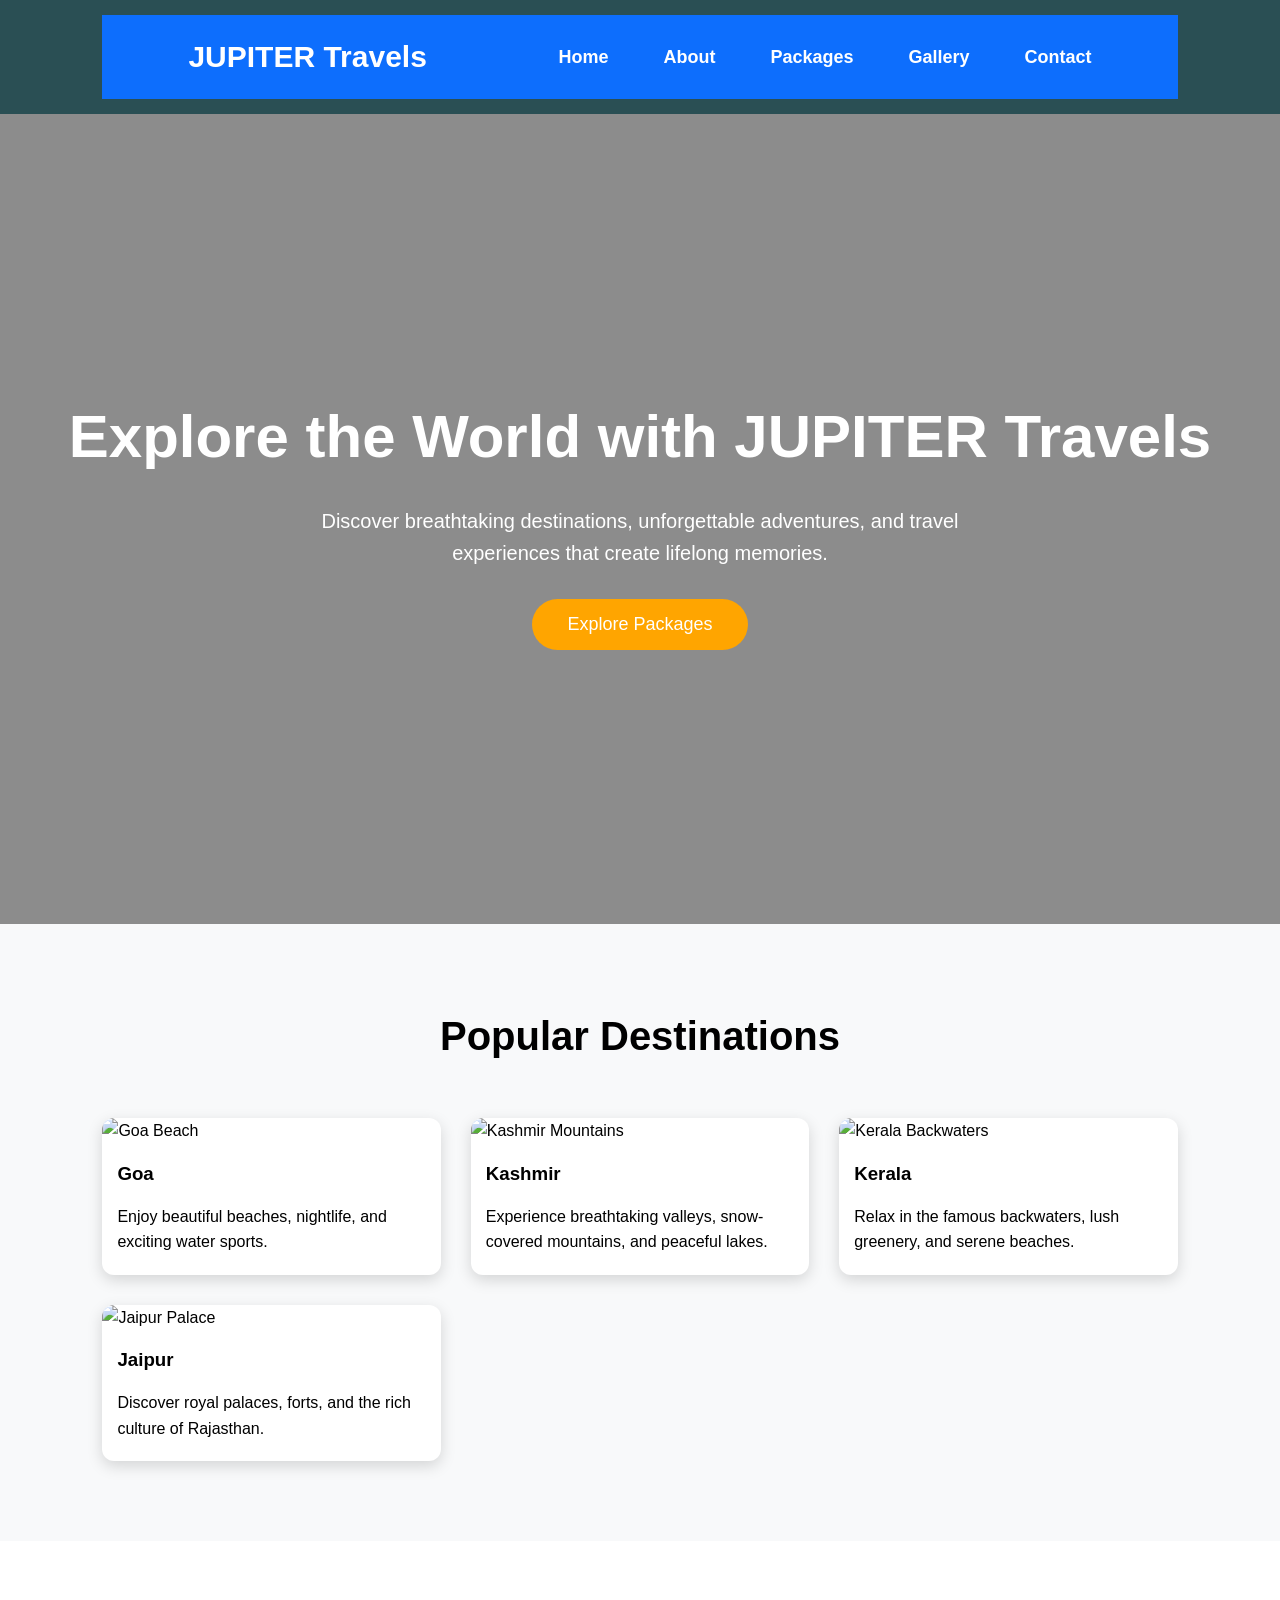
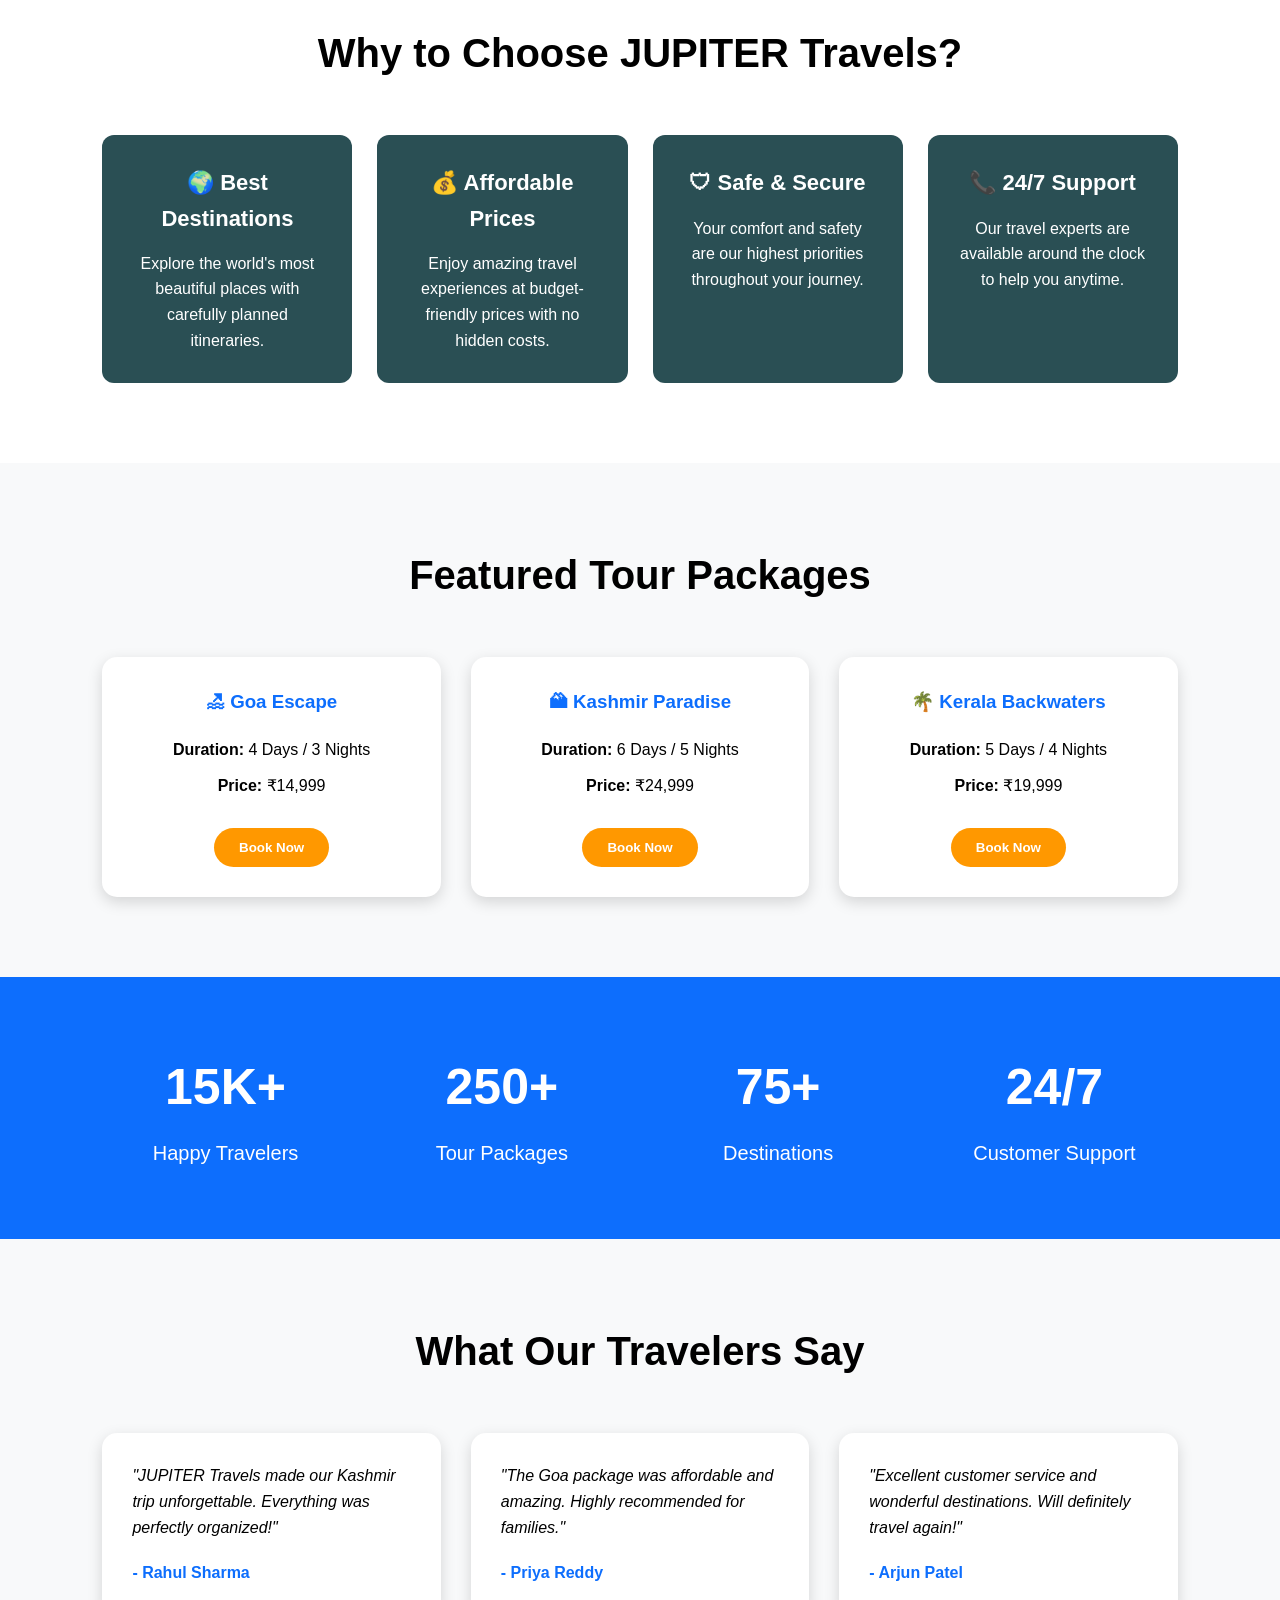
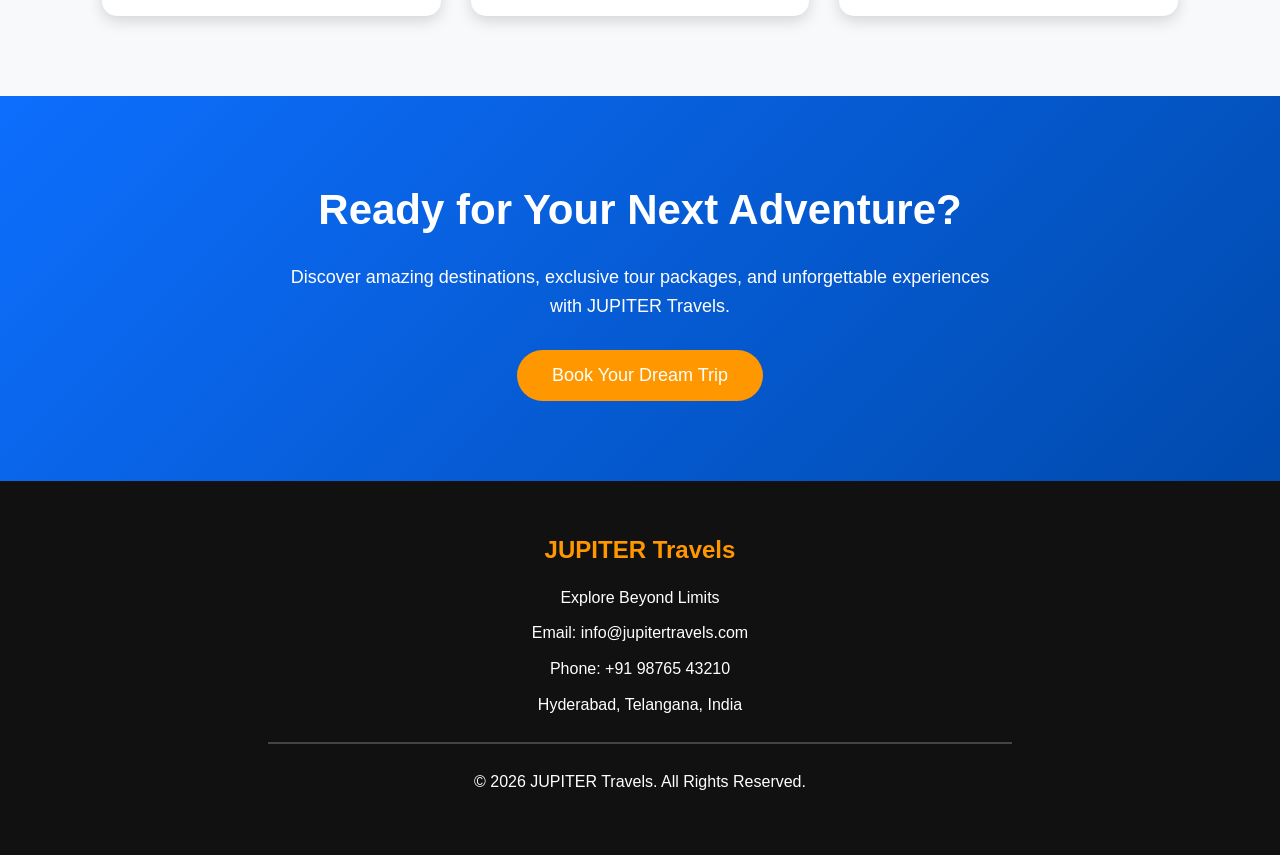
==== index.html @ 2c7e60f9 "Add files via upload Added complete JUPITER Travels website files." ====
<!DOCTYPE html>
<html lang="en">

<head>
    <meta charset="UTF-8">
    <meta name="viewport" content="width=device-width, initial-scale=1.0">

    <!-- SEO -->
    <title>JUPITER Travels | Discover Your Next Adventure</title>
    <meta name="description"
        content="JUPITER Travels offers exciting travel packages, holiday destinations, and unforgettable adventures.">
    <meta name="keywords" content="travel, tours, holidays, vacation, tourism, JUPITER">

    <link rel="stylesheet" href="style.css">
</head>

<body>

    <!-- Navigation Bar -->
    <header>
        <nav>

            <h2 class="logo">JUPITER Travels</h2>

            <div class="menu-toggle" id="menu-toggle">
                ☰
            </div>

            <ul id="nav-links">
                <li><a href="index.html">Home</a></li>
                <li><a href="about.html">About</a></li>
                <li><a href="packages.html">Packages</a></li>
                <li><a href="gallery.html">Gallery</a></li>
                <li><a href="contact.html">Contact</a></li>
            </ul>

        </nav>
    </header>

    <!-- Hero Section -->
    <section class="hero">
        <h1>Explore the World with JUPITER Travels</h1>

        <p>
            Discover breathtaking destinations, unforgettable adventures,
            and travel experiences that create lifelong memories.
        </p>

        <a href="packages.html">
            <button>Explore Packages</button>
        </a>
    </section>

    <!-- Popular Destinations -->
    <section class="destinations">

        <h2>Popular Destinations</h2>

        <div class="destination-container">

            <div class="card">
                <img src="images/destinations/goa.jpg" alt="Goa Beach">
                <h3>Goa</h3>
                <p>Enjoy beautiful beaches, nightlife, and exciting water sports.</p>
            </div>

            <div class="card">
                <img src="images/destinations/kashmir.jpg" alt="Kashmir Mountains">
                <h3>Kashmir</h3>
                <p>Experience breathtaking valleys, snow-covered mountains, and peaceful lakes.</p>
            </div>

            <div class="card">
                <img src="images/destinations/kerala.jpg" alt="Kerala Backwaters">
                <h3>Kerala</h3>
                <p>Relax in the famous backwaters, lush greenery, and serene beaches.</p>
            </div>

            <div class="card">
                <img src="images/destinations/jaipur.jpg" alt="Jaipur Palace">
                <h3>Jaipur</h3>
                <p>Discover royal palaces, forts, and the rich culture of Rajasthan.</p>
            </div>

        </div>

    </section>
    <!-- Why Choose Us -->
    <section class="why-us">

        <h2>Why to Choose JUPITER Travels?</h2>

        <div class="why-container">

            <div class="why-card">
                <h3>🌍 Best Destinations</h3>
                <p>Explore the world's most beautiful places with carefully planned itineraries.</p>
            </div>

            <div class="why-card">
                <h3>💰 Affordable Prices</h3>
                <p>Enjoy amazing travel experiences at budget-friendly prices with no hidden costs.</p>
            </div>

            <div class="why-card">
                <h3>🛡 Safe & Secure</h3>
                <p>Your comfort and safety are our highest priorities throughout your journey.</p>
            </div>

            <div class="why-card">
                <h3>📞 24/7 Support</h3>
                <p>Our travel experts are available around the clock to help you anytime.</p>
            </div>

        </div>

    </section>

    <!-- Featured Tour Packages -->
    <section class="packages">

        <h2>Featured Tour Packages</h2>

        <div class="package-container">

            <div class="package-card">
                <h3>🏖 Goa Escape</h3>
                <p><strong>Duration:</strong> 4 Days / 3 Nights</p>
                <p><strong>Price:</strong> ₹14,999</p>
                <a href="contact.html">
                    <button>Book Now</button>
                </a>
            </div>

            <div class="package-card">
                <h3>🏔 Kashmir Paradise</h3>
                <p><strong>Duration:</strong> 6 Days / 5 Nights</p>
                <p><strong>Price:</strong> ₹24,999</p>
                <a href="contact.html">
                    <button>Book Now</button>
                </a>
            </div>

            <div class="package-card">
                <h3>🌴 Kerala Backwaters</h3>
                <p><strong>Duration:</strong> 5 Days / 4 Nights</p>
                <p><strong>Price:</strong> ₹19,999</p>
                <a href="contact.html">
                    <button>Book Now</button>
                </a>
            </div>

        </div>

    </section>

    <!-- Statistics -->

    <section class="stats">

        <div class="stat-box">
            <h2>15K+</h2>
            <p>Happy Travelers</p>
        </div>

        <div class="stat-box">
            <h2>250+</h2>
            <p>Tour Packages</p>
        </div>

        <div class="stat-box">
            <h2>75+</h2>
            <p>Destinations</p>
        </div>

        <div class="stat-box">
            <h2>24/7</h2>
            <p>Customer Support</p>
        </div>

    </section>

    <!-- Testimonials -->

    <section class="testimonials">

        <h2>What Our Travelers Say</h2>

        <div class="testimonial-container">

            <div class="testimonial-card">
                <p>"JUPITER Travels made our Kashmir trip unforgettable. Everything was perfectly organized!"</p>
                <h4>- Rahul Sharma</h4>
            </div>

            <div class="testimonial-card">
                <p>"The Goa package was affordable and amazing. Highly recommended for families."</p>
                <h4>- Priya Reddy</h4>
            </div>

            <div class="testimonial-card">
                <p>"Excellent customer service and wonderful destinations. Will definitely travel again!"</p>
                <h4>- Arjun Patel</h4>
            </div>

        </div>

    </section>

    <!-- Call To Action -->

    <section class="cta">

        <h2>Ready for Your Next Adventure?</h2>

        <p>
            Discover amazing destinations, exclusive tour packages, and unforgettable
            experiences with JUPITER Travels.
        </p>

        <a href="contact.html">
            <button>Book Your Dream Trip</button>
        </a>

    </section>

    <footer>

        <div class="footer-content">

            <h2>JUPITER Travels</h2>

            <p>Explore Beyond Limits</p>

            <p>Email: info@jupitertravels.com</p>

            <p>Phone: +91 98765 43210</p>

            <p>Hyderabad, Telangana, India</p>

            <hr>

            <p>&copy; 2026 JUPITER Travels. All Rights Reserved.</p>

        </div>

    </footer>
    <script src="script.js"></script>

</body>

</html>
---- style.css ----
/* Reset */
* {
    margin: 0;
    padding: 0;
    box-sizing: border-box;
}

body {
    font-family: Arial, sans-serif;
    line-height: 1.6;
}

/* Navigation */
header {
    background: #2a4f54;
    padding: 15px 8%;
}

nav {
    display: flex;
    justify-content: space-between;
    align-items: center;
}

nav h2 {
    color: white;
    font-size: 30px;
}

nav ul {
    display: flex;
    list-style: none;
}

nav ul li {
    margin-left: 25px;
}

nav ul li a {
    color: white;
    text-decoration: none;
    font-weight: bold;
    transition: 0.3s;
}

nav ul li a:hover {
    color: #ffd43b;
}

/* Hero Section */
.hero {
    height: 90vh;
    background: linear-gradient(rgba(0,0,0,0.45), rgba(0,0,0,0.45)),
                url("images/hero/hero.jpg");
    background-size: cover;
    background-position: center;

    display: flex;
    flex-direction: column;
    justify-content: center;
    align-items: center;

    text-align: center;
    color: white;
    padding: 20px;
}

.hero h1 {
    font-size: 60px;
    margin-bottom: 20px;
}

.hero p {
    max-width: 700px;
    font-size: 20px;
    margin-bottom: 30px;
}

.hero button {
    padding: 15px 35px;
    border: none;
    border-radius: 30px;
    background: orange;
    color: white;
    font-size: 18px;
    cursor: pointer;
    transition: 0.3s;
}

.hero button:hover {
    background: darkorange;
    transform: scale(1.05);
}

/* Responsive Design */
@media (max-width: 768px) {

    nav {
        flex-direction: column;
    }

    nav ul {
        flex-direction: column;
        text-align: center;
        margin-top: 15px;
    }

    nav ul li {
        margin: 10px 0;
    }

    .hero h1 {
        font-size: 40px;
    }

    .hero p {
        font-size: 18px;
    }
}
/* Destinations Section */

.destinations {
    padding: 80px 8%;
    background: #f8f9fa;
}

.destinations h2 {
    text-align: center;
    font-size: 40px;
    margin-bottom: 50px;
}

.destination-container {
    display: grid;
    grid-template-columns: repeat(auto-fit, minmax(250px, 1fr));
    gap: 30px;
}

.card {
    background: white;
    border-radius: 12px;
    overflow: hidden;
    box-shadow: 0 5px 15px rgba(0,0,0,0.15);
    transition: 0.3s;
}

.card:hover {
    transform: translateY(-10px);
}

.card img {
    width: 100%;
    height: 220px;
    object-fit: cover;
}

.card h3 {
    padding: 15px;
}

.card p {
    padding: 0 15px 20px;
}
/* Why Choose Us */

.why-us {
    padding: 80px 8%;
    background: white;
}

.why-us h2 {
    text-align: center;
    font-size: 40px;
    margin-bottom: 50px;
}

.why-container {
    display: grid;
    grid-template-columns: repeat(auto-fit, minmax(230px, 1fr));
    gap: 25px;
}

.why-card {
    background: #2a4f54;
    color: white;
    padding: 30px;
    border-radius: 12px;
    text-align: center;
    transition: 0.3s;
}

.why-card:hover {
    transform: translateY(-10px);
}

.why-card h3 {
    margin-bottom: 15px;
    font-size: 22px;
}
/* Featured Packages */

.packages{
    padding:80px 8%;
    background:#f8f9fa;
}

.packages h2{
    text-align:center;
    font-size:40px;
    margin-bottom:50px;
}

.package-container{
    display:grid;
    grid-template-columns:repeat(auto-fit,minmax(280px,1fr));
    gap:30px;
}

.package-card{
    background:white;
    padding:30px;
    border-radius:15px;
    text-align:center;
    box-shadow:0 5px 15px rgba(0,0,0,.15);
    transition:.3s;
}

.package-card:hover{
    transform:translateY(-10px);
}

.package-card h3{
    color:#0d6efd;
    margin-bottom:20px;
}

.package-card p{
    margin:10px 0;
}

.package-card button{
    margin-top:20px;
    padding:12px 25px;
    border:none;
    border-radius:30px;
    background:#ff9800;
    color:white;
    font-weight:bold;
    cursor:pointer;
}

.package-card button:hover{
    background:#e68900;
}
/* Statistics */

.stats{
    background:#0d6efd;
    color:white;
    padding:70px 8%;

    display:grid;
    grid-template-columns:repeat(auto-fit,minmax(200px,1fr));

    gap:30px;

    text-align:center;
}

.stat-box h2{
    font-size:50px;
    margin-bottom:10px;
}

.stat-box p{
    font-size:20px;
}
/* Testimonials */

.testimonials{
    padding:80px 8%;
    background:#f8f9fa;
}

.testimonials h2{
    text-align:center;
    font-size:40px;
    margin-bottom:50px;
}

.testimonial-container{
    display:grid;
    grid-template-columns:repeat(auto-fit,minmax(280px,1fr));
    gap:30px;
}

.testimonial-card{
    background:white;
    padding:30px;
    border-radius:15px;
    box-shadow:0 5px 15px rgba(0,0,0,.15);
    transition:.3s;
}

.testimonial-card:hover{
    transform:translateY(-10px);
}

.testimonial-card p{
    font-style:italic;
    margin-bottom:20px;
}

.testimonial-card h4{
    color:#0d6efd;
}
/* Call To Action */

.cta{
    background:linear-gradient(135deg,#0d6efd,#004aad);
    color:white;
    text-align:center;
    padding:80px 20px;
}

.cta h2{
    font-size:42px;
    margin-bottom:20px;
}

.cta p{
    font-size:18px;
    max-width:700px;
    margin:auto;
    margin-bottom:30px;
}

.cta button{
    background:#ff9800;
    color:white;
    padding:15px 35px;
    border:none;
    border-radius:30px;
    font-size:18px;
    cursor:pointer;
    transition:.3s;
}

.cta button:hover{
    background:#e68900;
    transform:scale(1.05);
}
/* Footer */

footer{
    background:#111;
    color:white;
    padding:50px 20px;
    text-align:center;
}

.footer-content h2{
    color:#ff9800;
    margin-bottom:15px;
}

.footer-content p{
    margin:10px 0;
}

footer hr{
    margin:25px auto;
    width:60%;
    border:1px solid #444;
}
/* Page Banner */

.page-banner{
    background:linear-gradient(rgba(0,0,0,.5),rgba(0,0,0,.5)),
    url("images/hero/hero.jpg");

    background-size:cover;
    background-position:center;

    color:rgb(255, 255, 255);
    text-align:center;
    padding:120px 20px;
}

.page-banner h1{
    font-size:50px;
    margin-bottom:20px;
}

.about-content{
    padding:80px 8%;
}

.about-content h2{
    text-align:center;
    font-size:40px;
    margin-bottom:30px;
}

.about-content>p{
    max-width:900px;
    margin:auto;
    text-align:center;
    margin-bottom:50px;
}

.about-grid{
    display:grid;
    grid-template-columns:repeat(auto-fit,minmax(250px,1fr));
    gap:30px;
}

.about-box{
    background:white;
    padding:30px;
    border-radius:15px;
    box-shadow:0 5px 15px rgba(0,0,0,.15);
    transition:.3s;
}

.about-box:hover{
    transform:translateY(-10px);
}
/* Gallery */

.gallery-section{
    padding:80px 8%;
}

.gallery-section h2{
    text-align:center;
    font-size:40px;
    margin-bottom:50px;
}

.gallery-grid{
    display:grid;
    grid-template-columns:repeat(auto-fit,minmax(280px,1fr));
    gap:20px;
}

.gallery-grid img{
    width:100%;
    height:250px;
    object-fit:cover;
    border-radius:15px;
    transition:.4s;
    box-shadow:0 5px 15px rgba(0,0,0,.15);
}

.gallery-grid img:hover{
    transform:scale(1.05);
}
/* Gallery */

.gallery-section{
    padding:80px 8%;
    background:#f8f9fa;
}

.gallery-section h2{
    text-align:center;
    font-size:40px;
    margin-bottom:50px;
}

.gallery-grid{
    display:grid;
    grid-template-columns:repeat(auto-fit,minmax(280px,1fr));
    gap:25px;
}

.gallery-card{
    background:white;
    border-radius:15px;
    overflow:hidden;
    box-shadow:0 5px 15px rgba(0,0,0,.15);
    transition:.3s;
}

.gallery-card:hover{
    transform:translateY(-10px);
}

.gallery-card img{
    width:100%;
    height:250px;
    object-fit:cover;
}

.gallery-card h3{
    text-align:center;
    padding:18px;
    color:#0d6efd;
    font-size:24px;
}
/* Contact */

.contact-section{
    display:grid;
    grid-template-columns:1fr 1fr;
    gap:50px;
    padding:80px 8%;
}

.contact-info,
.contact-form{
    background:white;
    padding:35px;
    border-radius:15px;
    box-shadow:0 5px 15px rgba(0,0,0,.15);
}

.contact-info h2,
.contact-form h2{
    margin-bottom:25px;
    color:#0d6efd;
}

.contact-info p{
    margin:18px 0;
}

.contact-form input,
.contact-form select,
.contact-form textarea{
    width:100%;
    padding:15px;
    margin-bottom:20px;
    border:1px solid #ccc;
    border-radius:8px;
    font-size:16px;
}

.contact-form button{
    width:100%;
    padding:15px;
    background:#ff9800;
    color:white;
    border:none;
    border-radius:30px;
    font-size:18px;
    cursor:pointer;
}

.contact-form button:hover{
    background:#e68900;
}

@media(max-width:768px){

.contact-section{
grid-template-columns:1fr;
}

}
/* Trip Cost Calculator */

.calculator{
    max-width:700px;
    margin:0 auto 60px;
    background:white;
    padding:35px;
    border-radius:15px;
    box-shadow:0 5px 15px rgba(0,0,0,.15);
    text-align:center;
}

.calculator h2{
    color:#0d6efd;
    margin-bottom:25px;
}

.calculator select,
.calculator input{
    width:100%;
    padding:15px;
    margin:15px 0;
    border:1px solid #ccc;
    border-radius:8px;
    font-size:16px;
}

.calculator button{
    background:#ff9800;
    color:white;
    border:none;
    padding:15px 30px;
    border-radius:30px;
    cursor:pointer;
    font-size:18px;
}

.calculator button:hover{
    background:#e68900;
}

#totalCost{
    margin-top:25px;
    color:#0d6efd;
    font-size:28px;
}
/* CONTACT PAGE */

.contact-section{
    display:grid;
    grid-template-columns:repeat(auto-fit,minmax(350px,1fr));
    gap:40px;
    padding:80px 8%;
    background:#f8f9fa;
}

.contact-info,
.contact-form{
    background:#fff;
    padding:35px;
    border-radius:15px;
    box-shadow:0 5px 15px rgba(0,0,0,.15);
}

.contact-info h2,
.contact-form h2{
    color:#0d6efd;
    margin-bottom:25px;
}

.contact-info p{
    margin:18px 0;
    font-size:17px;
}

.contact-form input,
.contact-form select,
.contact-form textarea{
    width:100%;
    padding:14px;
    margin-bottom:18px;
    border:2px solid #ddd;
    border-radius:8px;
    font-size:16px;
    transition:.3s;
    box-sizing:border-box;
}

.contact-form input:focus,
.contact-form select:focus,
.contact-form textarea:focus{
    border-color:#0d6efd;
    outline:none;
    box-shadow:0 0 8px rgba(13,110,253,.2);
}

.contact-form button{
    width:100%;
    padding:15px;
    background:#ff9800;
    color:#fff;
    border:none;
    border-radius:30px;
    font-size:18px;
    cursor:pointer;
    transition:.3s;
}

.contact-form button:hover{
    background:#e68900;
    transform:translateY(-2px);
}

/* SUCCESS POPUP */

.popup{
    position:fixed;
    top:0;
    left:0;
    width:100%;
    height:100%;
    background:rgba(0,0,0,.6);
    display:none;
    justify-content:center;
    align-items:center;
    z-index:9999;
}

.popup-content{
    width:380px;
    background:#fff;
    padding:35px;
    border-radius:20px;
    text-align:center;
    animation:popup .3s ease;
}

.checkmark{
    width:90px;
    height:90px;
    margin:0 auto 20px;
    border-radius:50%;
    background:#28a745;
    color:#fff;
    font-size:55px;
    line-height:90px;
}

.popup-content h2{
    margin-bottom:15px;
    color:#28a745;
}

.popup-content p{
    font-size:17px;
    margin-bottom:25px;
}

.popup-content button{
    background:#0d6efd;
    color:white;
    border:none;
    padding:12px 35px;
    border-radius:30px;
    font-size:17px;
    cursor:pointer;
}

.popup-content button:hover{
    background:#004aad;
}

@keyframes popup{

from{
transform:scale(.5);
opacity:0;
}

to{
transform:scale(1);
opacity:1;
}

}

@media(max-width:768px){

.contact-section{
grid-template-columns:1fr;
}

}
/* ===========================
   Responsive Navigation
=========================== */

nav{
    display:flex;
    justify-content:space-between;
    align-items:center;
    padding:18px 8%;
    background:#0d6efd;
}

.logo{
    color:white;
    font-size:30px;
    font-weight:bold;
}

nav ul{
    display:flex;
    list-style:none;
    gap:30px;
}

nav ul li{
    list-style:none;
}

nav ul li a{
    color:white;
    text-decoration:none;
    font-size:18px;
    transition:.3s;
}

nav ul li a:hover{
    color:#ffd700;
}

.menu-toggle{
    display:none;
    font-size:35px;
    color:white;
    cursor:pointer;
}

/* Mobile */

@media(max-width:768px){

.menu-toggle{
display:block;
}

nav ul{

display:none;

position:absolute;

top:75px;

left:0;

width:100%;

background:#2a4f54;

flex-direction:column;

text-align:center;

padding:20px 0;

}

nav ul.active{

display:flex;

}

nav ul li{

margin:15px 0;

}

}
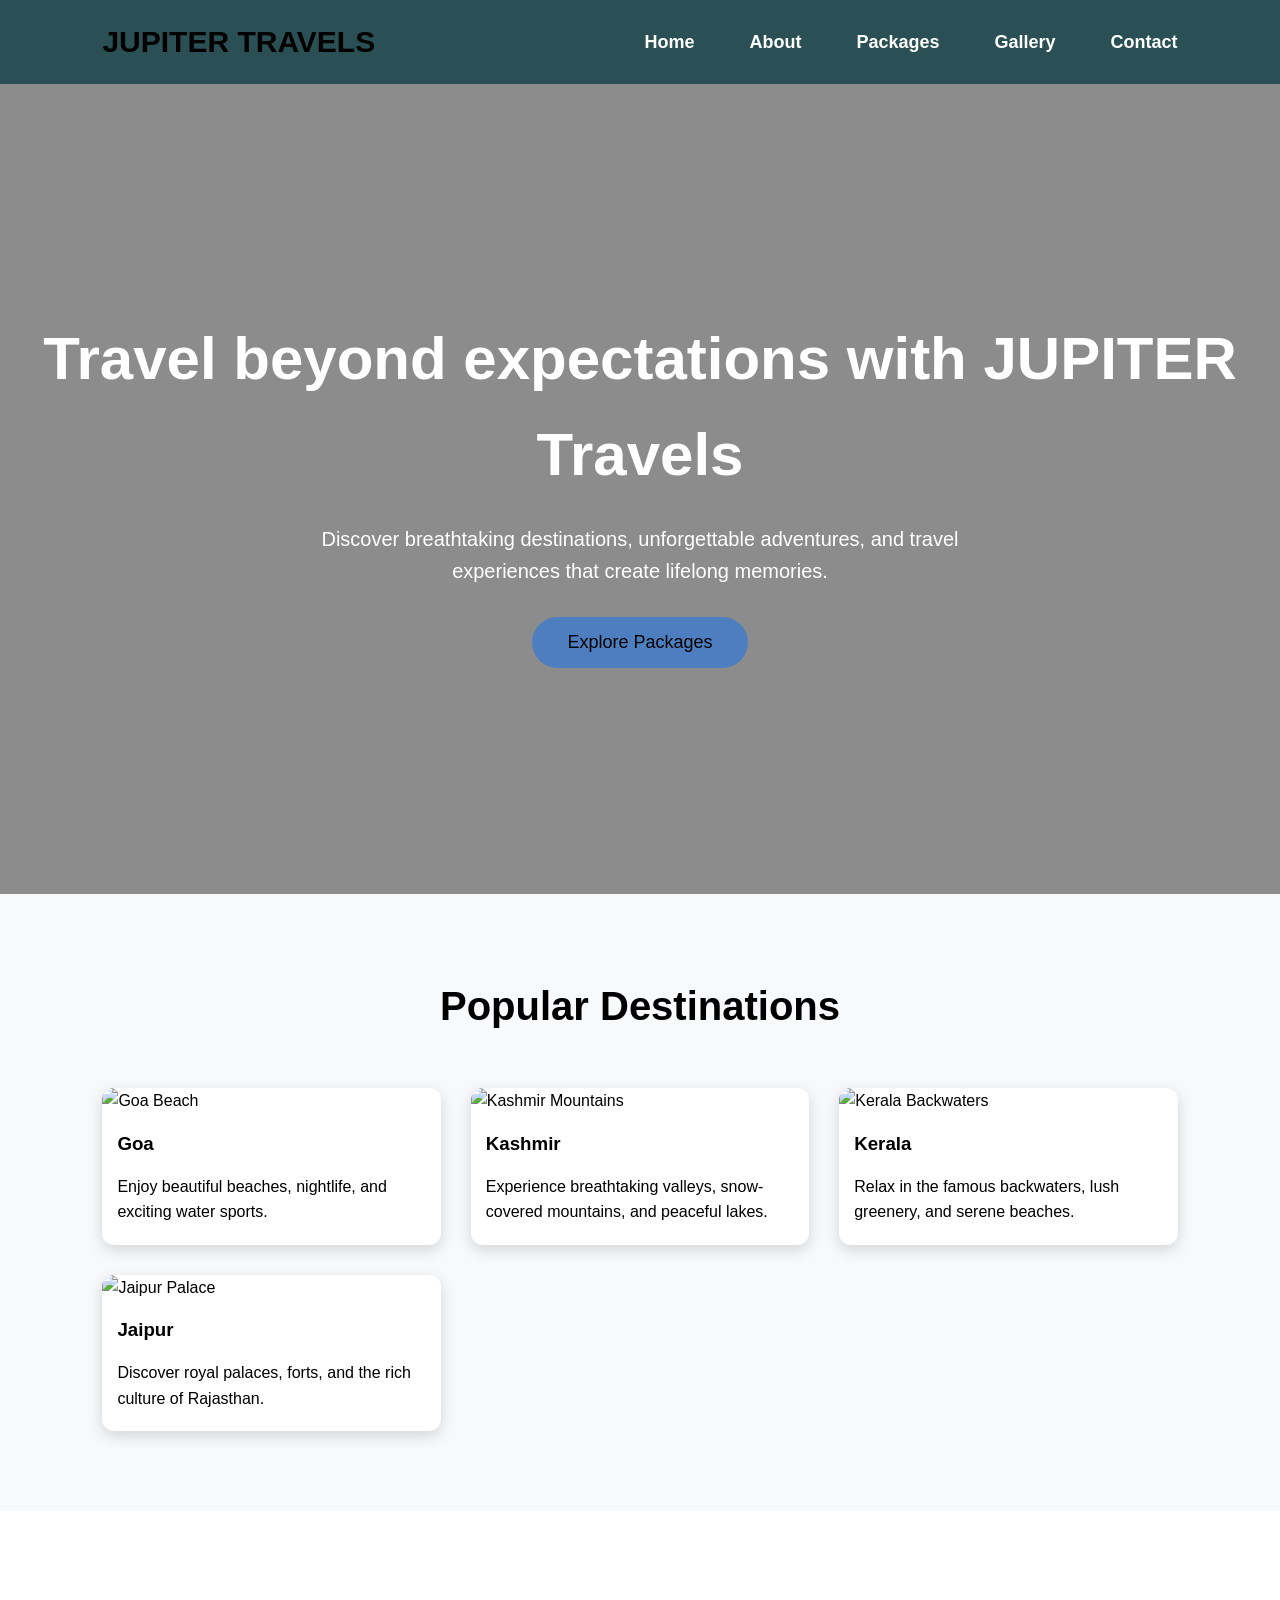
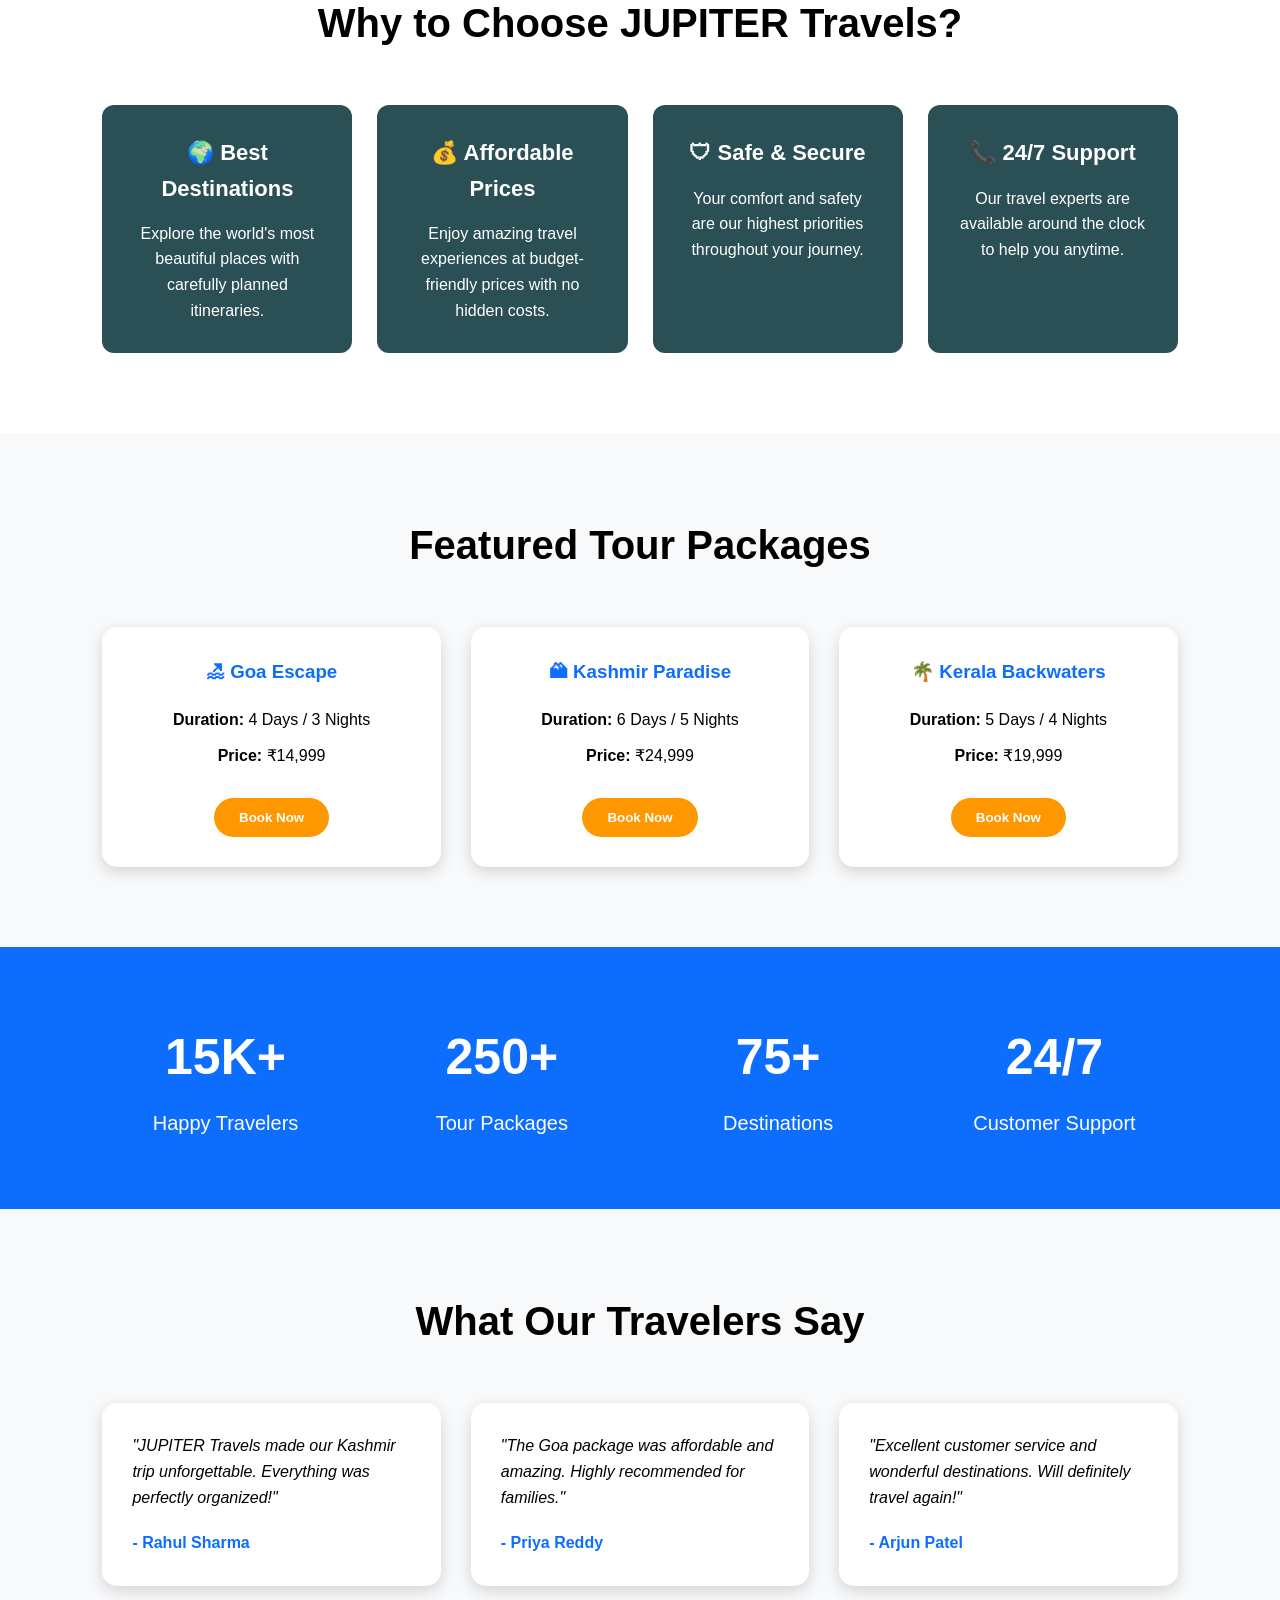
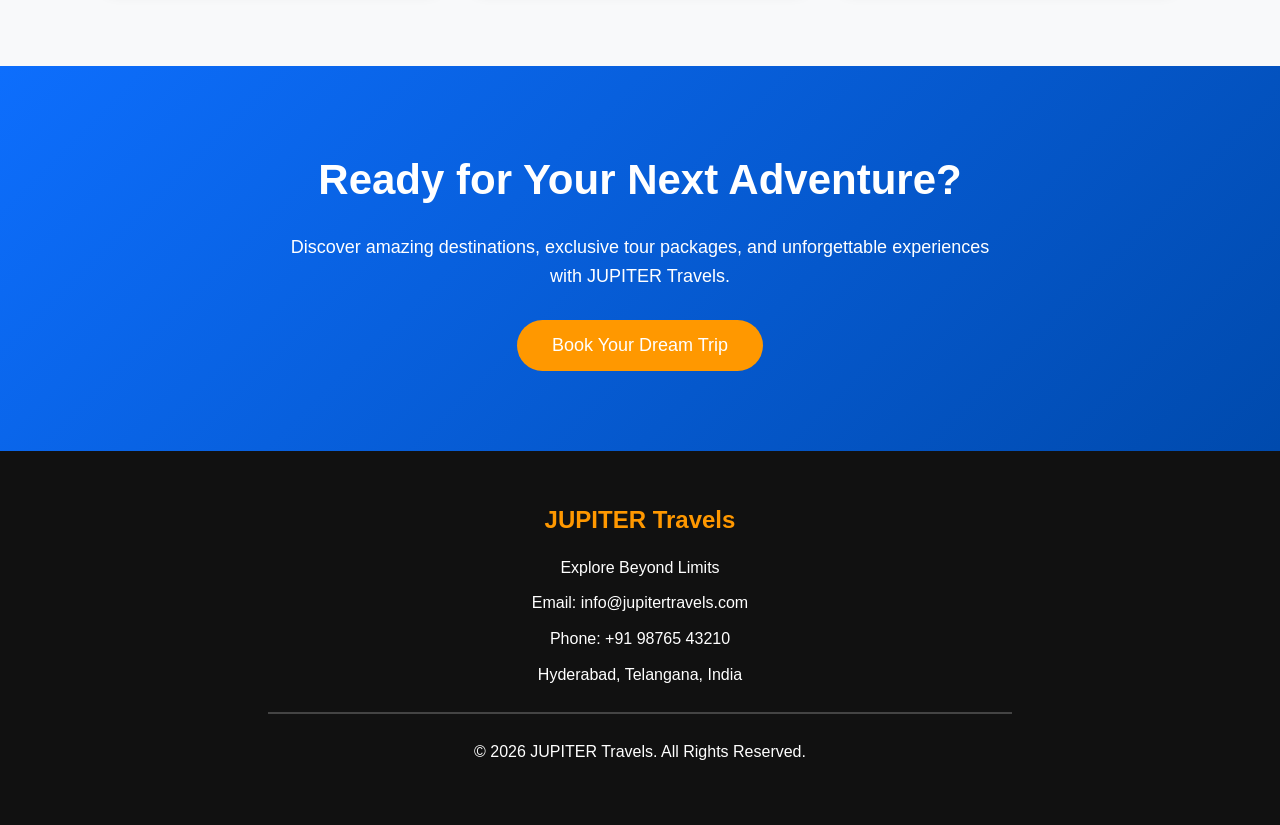
==== commit e1f549d4: "Add files via upload" ====
--- a/index.html
+++ b/index.html
@@ -20,7 +20,7 @@
     <header>
         <nav>
 
-            <h2 class="logo">JUPITER Travels</h2>
+            <h2 class="logo">JUPITER TRAVELS</h2>
 
             <div class="menu-toggle" id="menu-toggle">
                 ☰
@@ -39,7 +39,7 @@
 
     <!-- Hero Section -->
     <section class="hero">
-        <h1>Explore the World with JUPITER Travels</h1>
+        <h1>Travel beyond expectations with JUPITER Travels</h1>
 
         <p>
             Discover breathtaking destinations, unforgettable adventures,
--- a/style.css
+++ b/style.css
@@ -13,7 +13,7 @@
 /* Navigation */
 header {
     background: #2a4f54;
-    padding: 15px 8%;
+    padding: 0px;
 }
 
 nav {
@@ -80,8 +80,8 @@
     padding: 15px 35px;
     border: none;
     border-radius: 30px;
-    background: orange;
-    color: white;
+    background: rgb(0 109 255 / 45%);
+    color: rgb(0, 0, 0);
     font-size: 18px;
     cursor: pointer;
     transition: 0.3s;
@@ -761,11 +761,11 @@
     justify-content:space-between;
     align-items:center;
     padding:18px 8%;
-    background:#0d6efd;
+    background:#2a4f54;
 }
 
 .logo{
-    color:white;
+    color:rgb(0, 0, 0);
     font-size:30px;
     font-weight:bold;
 }
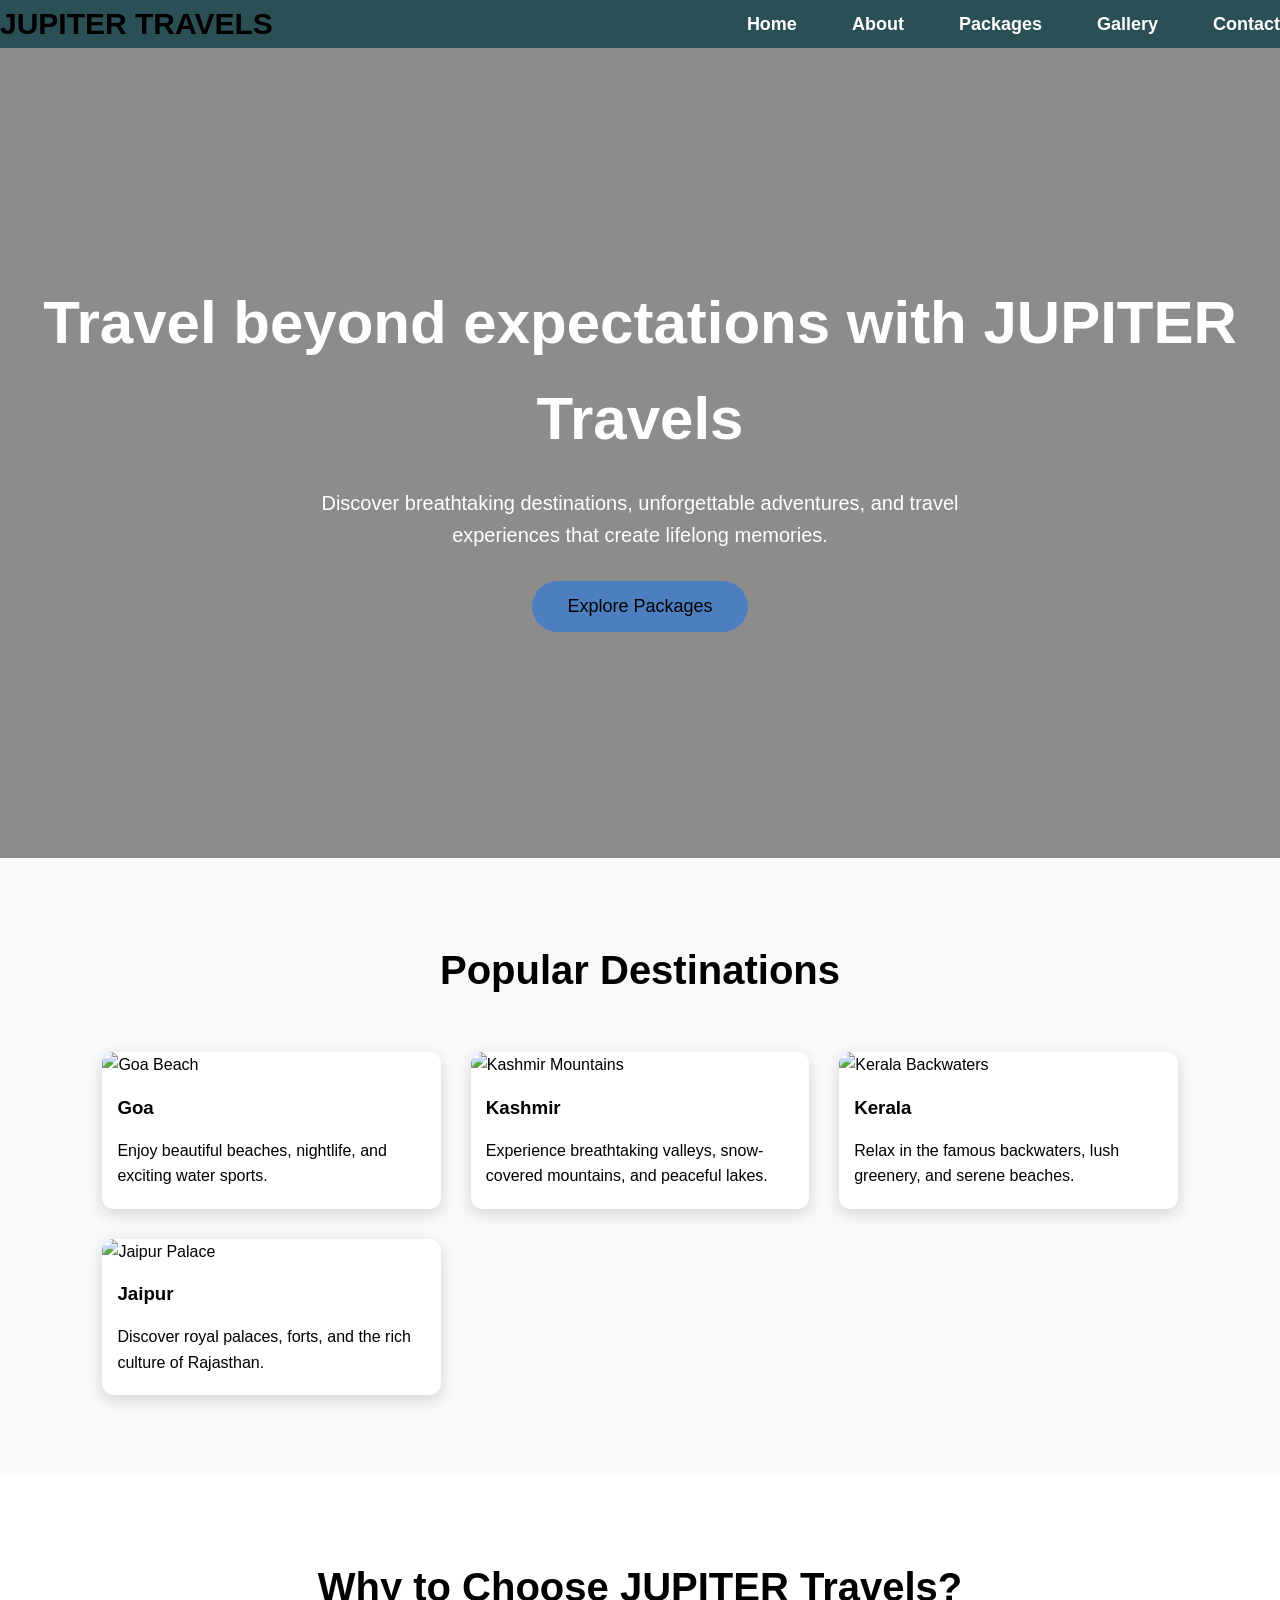
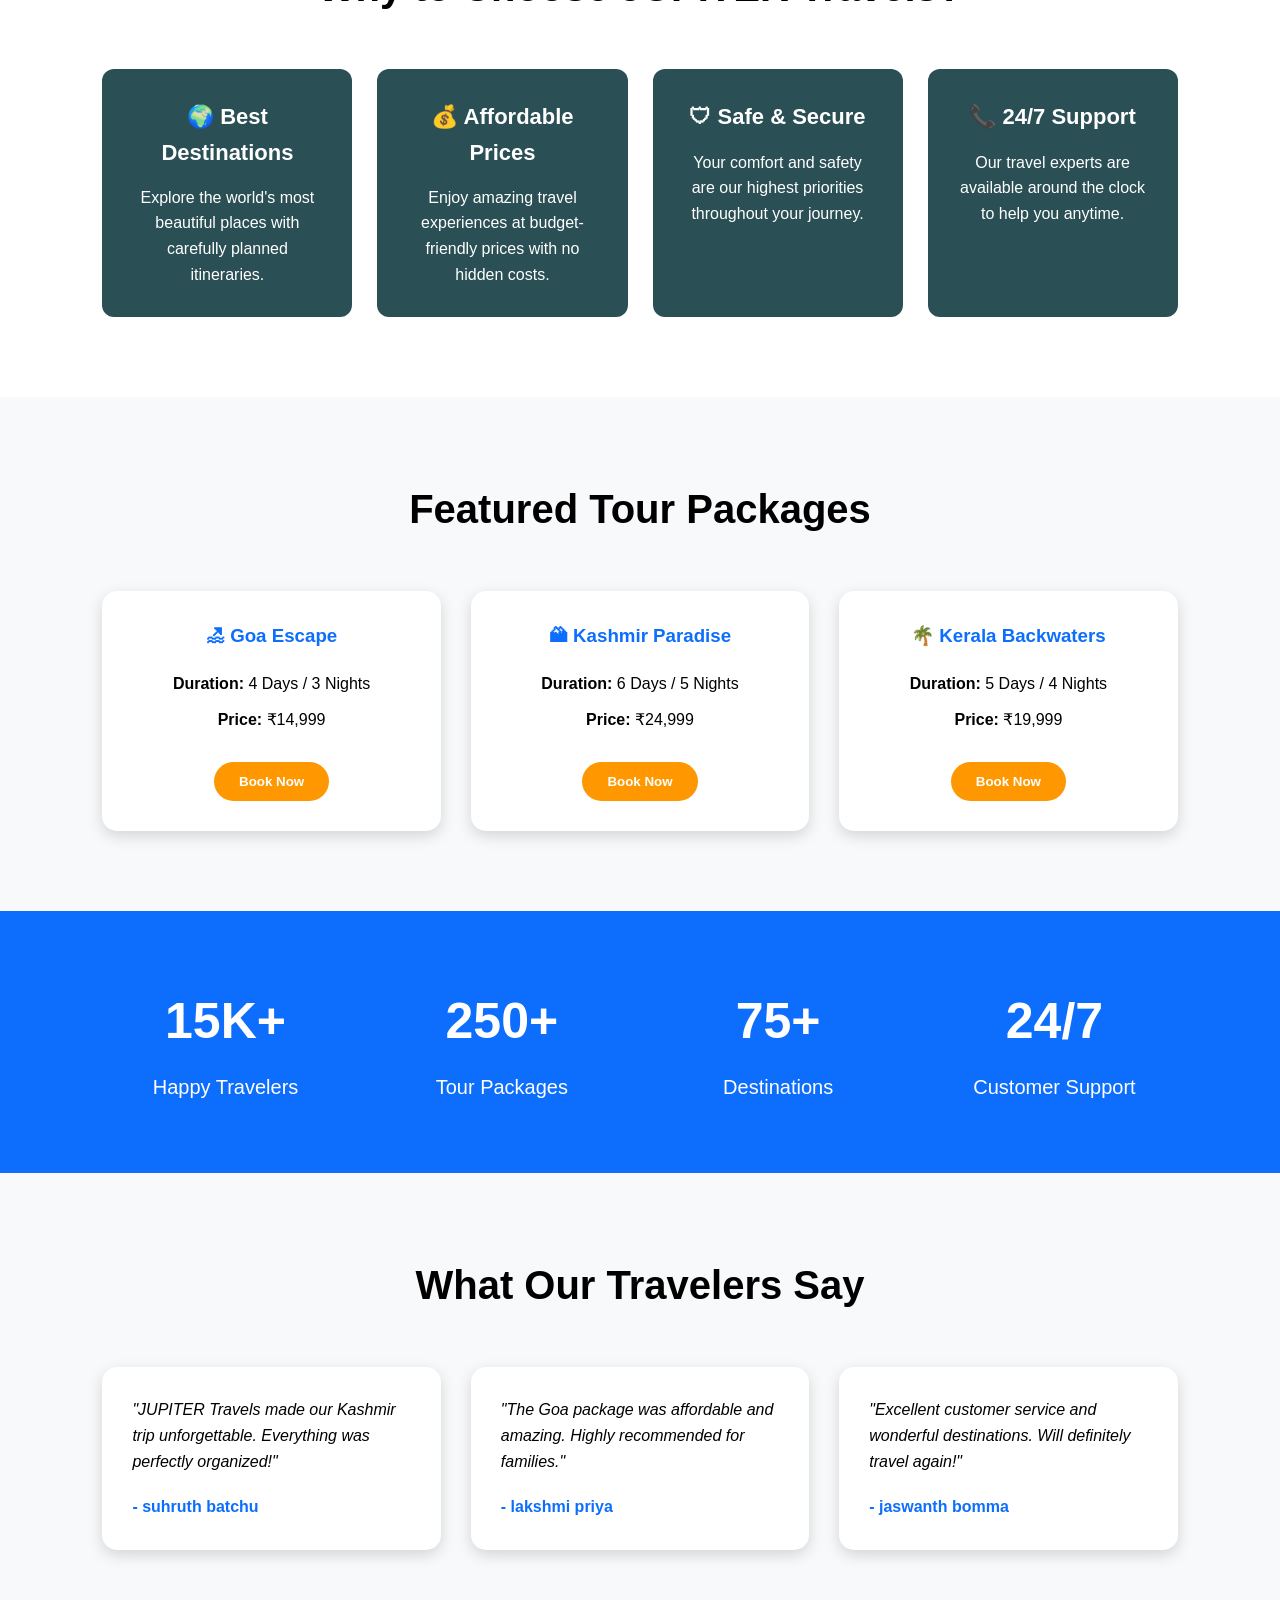
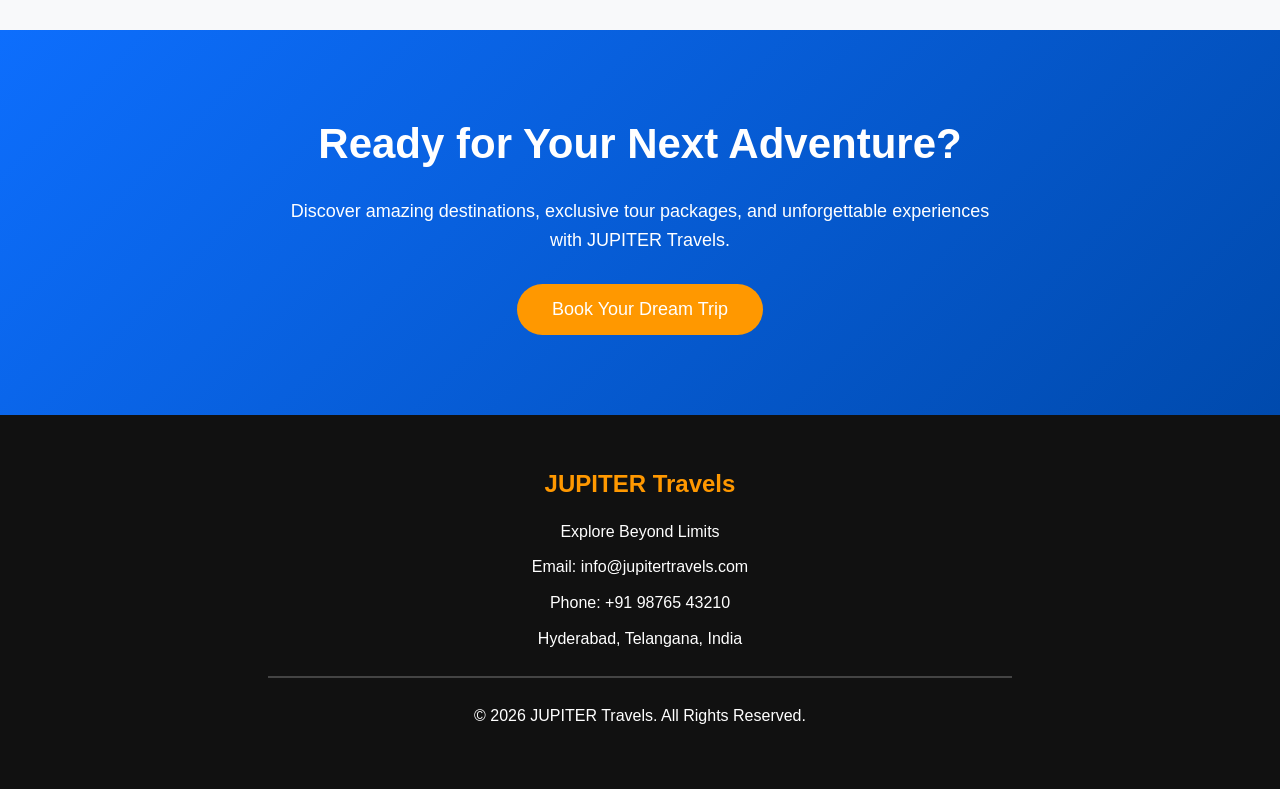
==== commit 4d29de27: "Add files via upload" ====
--- a/index.html
+++ b/index.html
@@ -190,17 +190,17 @@
 
             <div class="testimonial-card">
                 <p>"JUPITER Travels made our Kashmir trip unforgettable. Everything was perfectly organized!"</p>
-                <h4>- Rahul Sharma</h4>
+                <h4>- suhruth batchu</h4>
             </div>
 
             <div class="testimonial-card">
                 <p>"The Goa package was affordable and amazing. Highly recommended for families."</p>
-                <h4>- Priya Reddy</h4>
+                <h4>- lakshmi priya</h4>
             </div>
 
             <div class="testimonial-card">
                 <p>"Excellent customer service and wonderful destinations. Will definitely travel again!"</p>
-                <h4>- Arjun Patel</h4>
+                <h4>- jaswanth bomma</h4>
             </div>
 
         </div>
--- a/style.css
+++ b/style.css
@@ -760,7 +760,7 @@
     display:flex;
     justify-content:space-between;
     align-items:center;
-    padding:18px 8%;
+    padding:0px;
     background:#2a4f54;
 }
 
@@ -840,4 +840,18 @@
 
 }
 
+}
+/* Google Map */
+
+.map-container{
+    margin-top:25px;
+    border-radius:15px;
+    overflow:hidden;
+    box-shadow:0 8px 20px rgba(0,0,0,0.15);
+}
+
+.map-container iframe{
+    width:100%;
+    height:320px;
+    border:0;
 }
